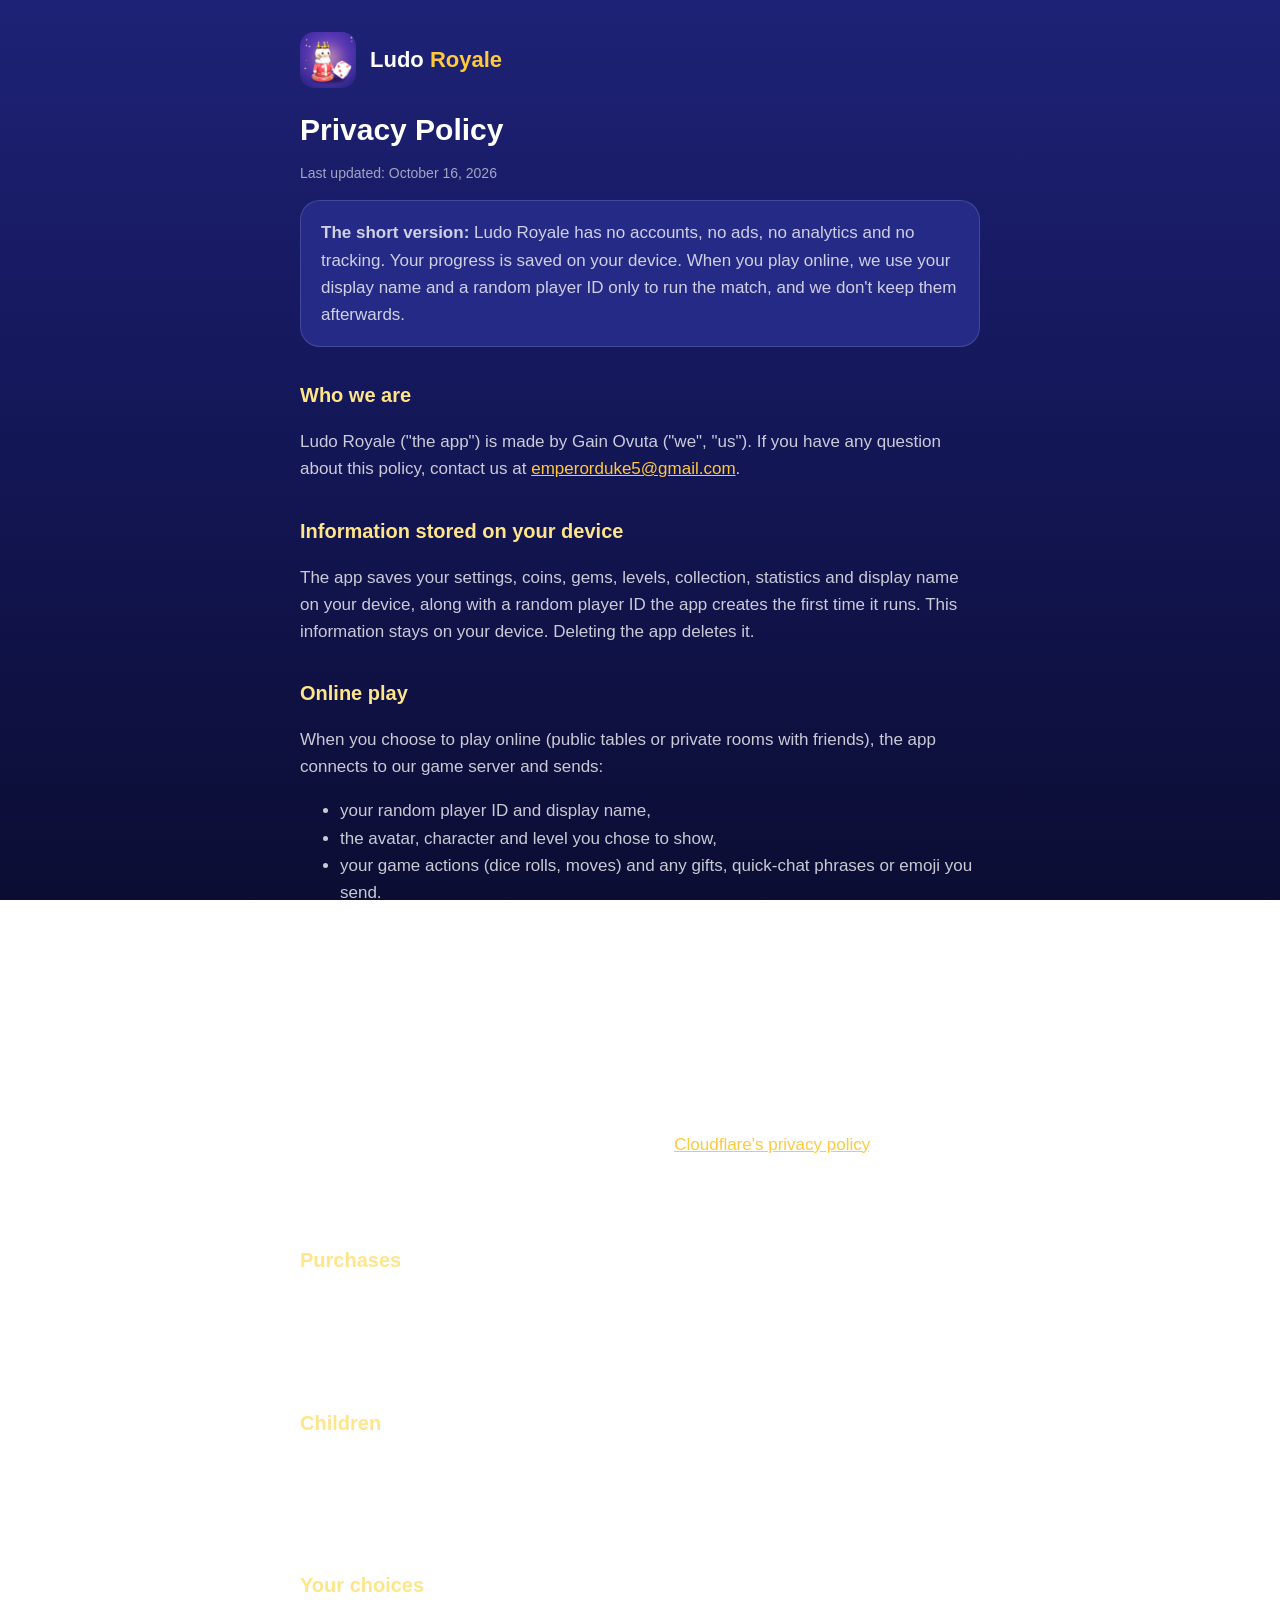
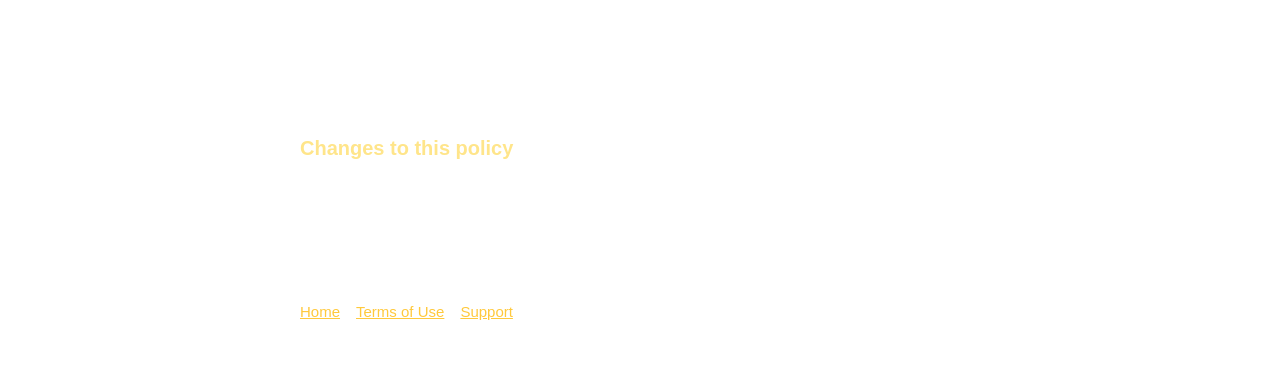
==== privacy.html @ f0c90f28 "Ludo Royale website: privacy policy, terms of use, support" ====
<!doctype html>
<html lang="en">
  <head>
    <meta charset="utf-8" />
    <meta name="viewport" content="width=device-width, initial-scale=1" />
    <title>Privacy Policy · Ludo Royale</title>
    <link rel="stylesheet" href="style.css" />
    <link rel="icon" href="icon.png" />
  </head>
  <body>
    <main>
      <header>
        <img src="icon.png" alt="" />
        <a href="index.html">Ludo <span>Royale</span></a>
      </header>
      <h1>Privacy Policy</h1>
      <p class="updated">Last updated: October 16, 2026</p>

      <div class="card">
        <p>
          <strong>The short version:</strong> Ludo Royale has no accounts, no ads, no analytics and no tracking. Your progress is saved on your device. When you play
          online, we use your display name and a random player ID only to run the match, and we don't keep them afterwards.
        </p>
      </div>

      <h2>Who we are</h2>
      <p>Ludo Royale ("the app") is made by Gain Ovuta ("we", "us"). If you have any question about this policy, contact us at <a href="mailto:emperorduke5@gmail.com">emperorduke5@gmail.com</a>.</p>

      <h2>Information stored on your device</h2>
      <p>
        The app saves your settings, coins, gems, levels, collection, statistics and display name on your device, along with a random player ID the app creates
        the first time it runs. This information stays on your device. Deleting the app deletes it.
      </p>

      <h2>Online play</h2>
      <p>When you choose to play online (public tables or private rooms with friends), the app connects to our game server and sends:</p>
      <ul>
        <li>your random player ID and display name,</li>
        <li>the avatar, character and level you chose to show,</li>
        <li>your game actions (dice rolls, moves) and any gifts, quick-chat phrases or emoji you send.</li>
      </ul>
      <p>
        We use this only to run the match in real time and show it to the other players at your table. The server keeps it in memory while the match is running
        and discards it when the match ends. It is not stored in a database, sold, shared for advertising, or used to build a profile. After a match, the server may
        remember the room's 4-letter code (which contains no personal information) for up to 15 minutes so that late reconnections are told the match has ended.
      </p>
      <p>
        Our game server runs on Cloudflare, which processes network information such as IP addresses in order to deliver the connection. See
        <a href="https://www.cloudflare.com/privacypolicy/">Cloudflare's privacy policy</a>. Playing offline (against the computer, Pass &amp; Play, Cups, Daily
        Challenge) doesn't contact our server.
      </p>

      <h2>Purchases</h2>
      <p>
        In-app purchases are processed by Apple. We never see your payment details. The app keeps the transaction identifiers Apple provides on your device so a
        purchase can't be credited twice.
      </p>

      <h2>Children</h2>
      <p>
        The app is not directed at children under 13, and we do not knowingly collect personal information from children. There is no open text chat: players can
        only exchange preset phrases, emoji and gifts.
      </p>

      <h2>Your choices</h2>
      <ul>
        <li>You can change your display name at any time in your Profile.</li>
        <li>You can play entirely offline.</li>
        <li>Deleting the app removes everything it stored on your device.</li>
      </ul>

      <h2>Changes to this policy</h2>
      <p>If we change this policy, we will update this page and the date above. Significant changes will also be noted in the app's release notes.</p>

      <nav>
        <a href="index.html">Home</a>
        <a href="terms.html">Terms of Use</a>
        <a href="support.html">Support</a>
      </nav>
    </main>
  </body>
</html>
---- style.css ----
:root {
  --bg: #15185c;
  --bg-deep: #0b0d33;
  --surface: #252a86;
  --text: #ffffff;
  --text-dim: rgba(255, 255, 255, 0.78);
  --gold: #ffc93c;
  --gold-light: #ffe58a;
  --stroke: rgba(255, 255, 255, 0.14);
}
* {
  box-sizing: border-box;
}
html,
body {
  margin: 0;
  background: linear-gradient(180deg, #1e2276 0%, var(--bg) 40%, var(--bg-deep) 100%) fixed;
  color: var(--text);
  font: 17px/1.6 -apple-system, BlinkMacSystemFont, "Segoe UI", Roboto, Helvetica, Arial, sans-serif;
}
main {
  max-width: 720px;
  margin: 0 auto;
  padding: 32px 20px 64px;
}
header {
  display: flex;
  align-items: center;
  gap: 14px;
  margin-bottom: 24px;
}
header img {
  width: 56px;
  height: 56px;
  border-radius: 14px;
}
header a {
  color: var(--text);
  text-decoration: none;
  font-weight: 800;
  font-size: 22px;
}
header a span {
  color: var(--gold);
}
h1 {
  font-size: 30px;
  line-height: 1.2;
  margin: 8px 0 4px;
}
h2 {
  font-size: 20px;
  margin: 32px 0 8px;
  color: var(--gold-light);
}
p,
li {
  color: var(--text-dim);
}
a {
  color: var(--gold);
}
.updated {
  font-size: 14px;
  color: rgba(255, 255, 255, 0.6);
}
.card {
  background: var(--surface);
  border: 1px solid var(--stroke);
  border-radius: 20px;
  padding: 18px 20px;
  margin: 16px 0;
}
.card p {
  margin: 0;
}
nav {
  display: flex;
  gap: 16px;
  flex-wrap: wrap;
  margin-top: 48px;
  padding-top: 16px;
  border-top: 1px solid var(--stroke);
  font-size: 15px;
}
.hero {
  text-align: center;
  padding: 24px 0 8px;
}
.hero img {
  width: 128px;
  height: 128px;
  border-radius: 28px;
  box-shadow: 0 12px 32px rgba(5, 6, 42, 0.6);
}
.badge {
  display: inline-block;
  margin-top: 16px;
  padding: 12px 22px;
  border-radius: 999px;
  background: var(--gold);
  color: #1c1300;
  font-weight: 800;
  text-decoration: none;
}
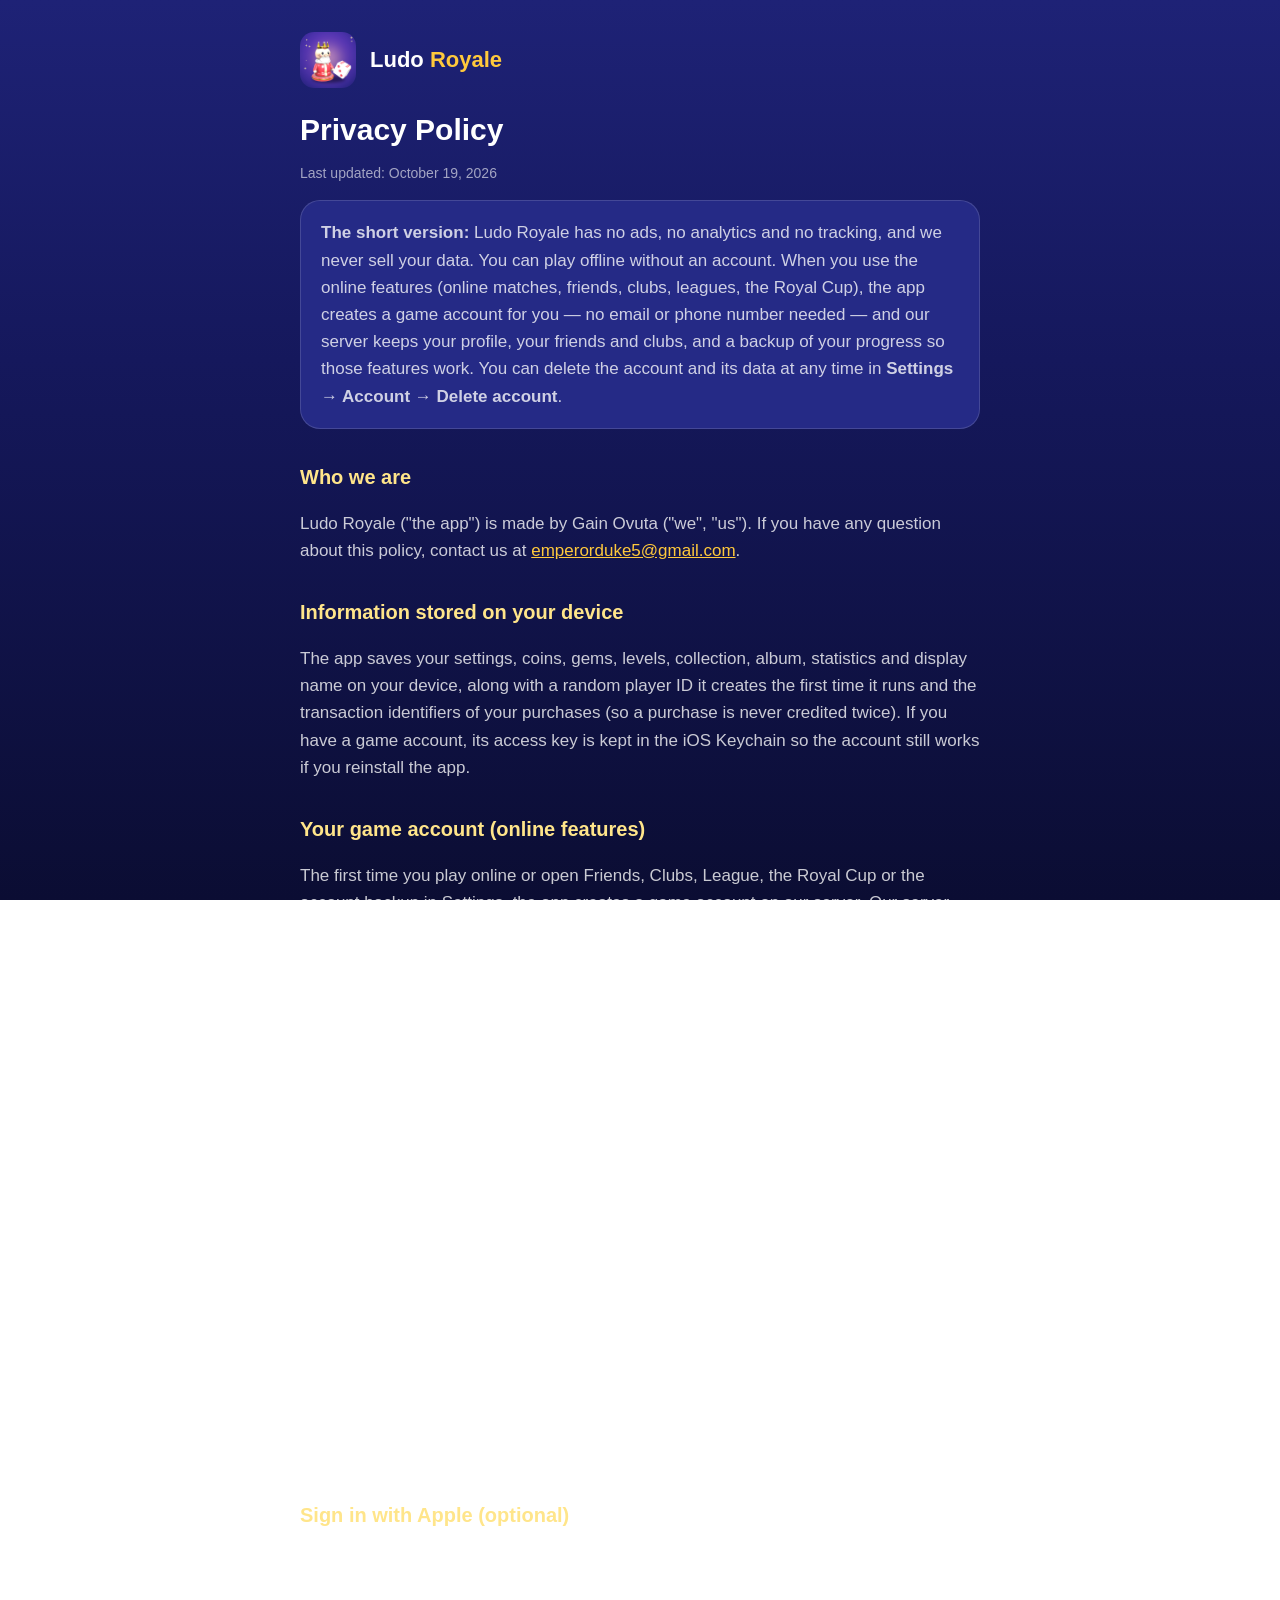
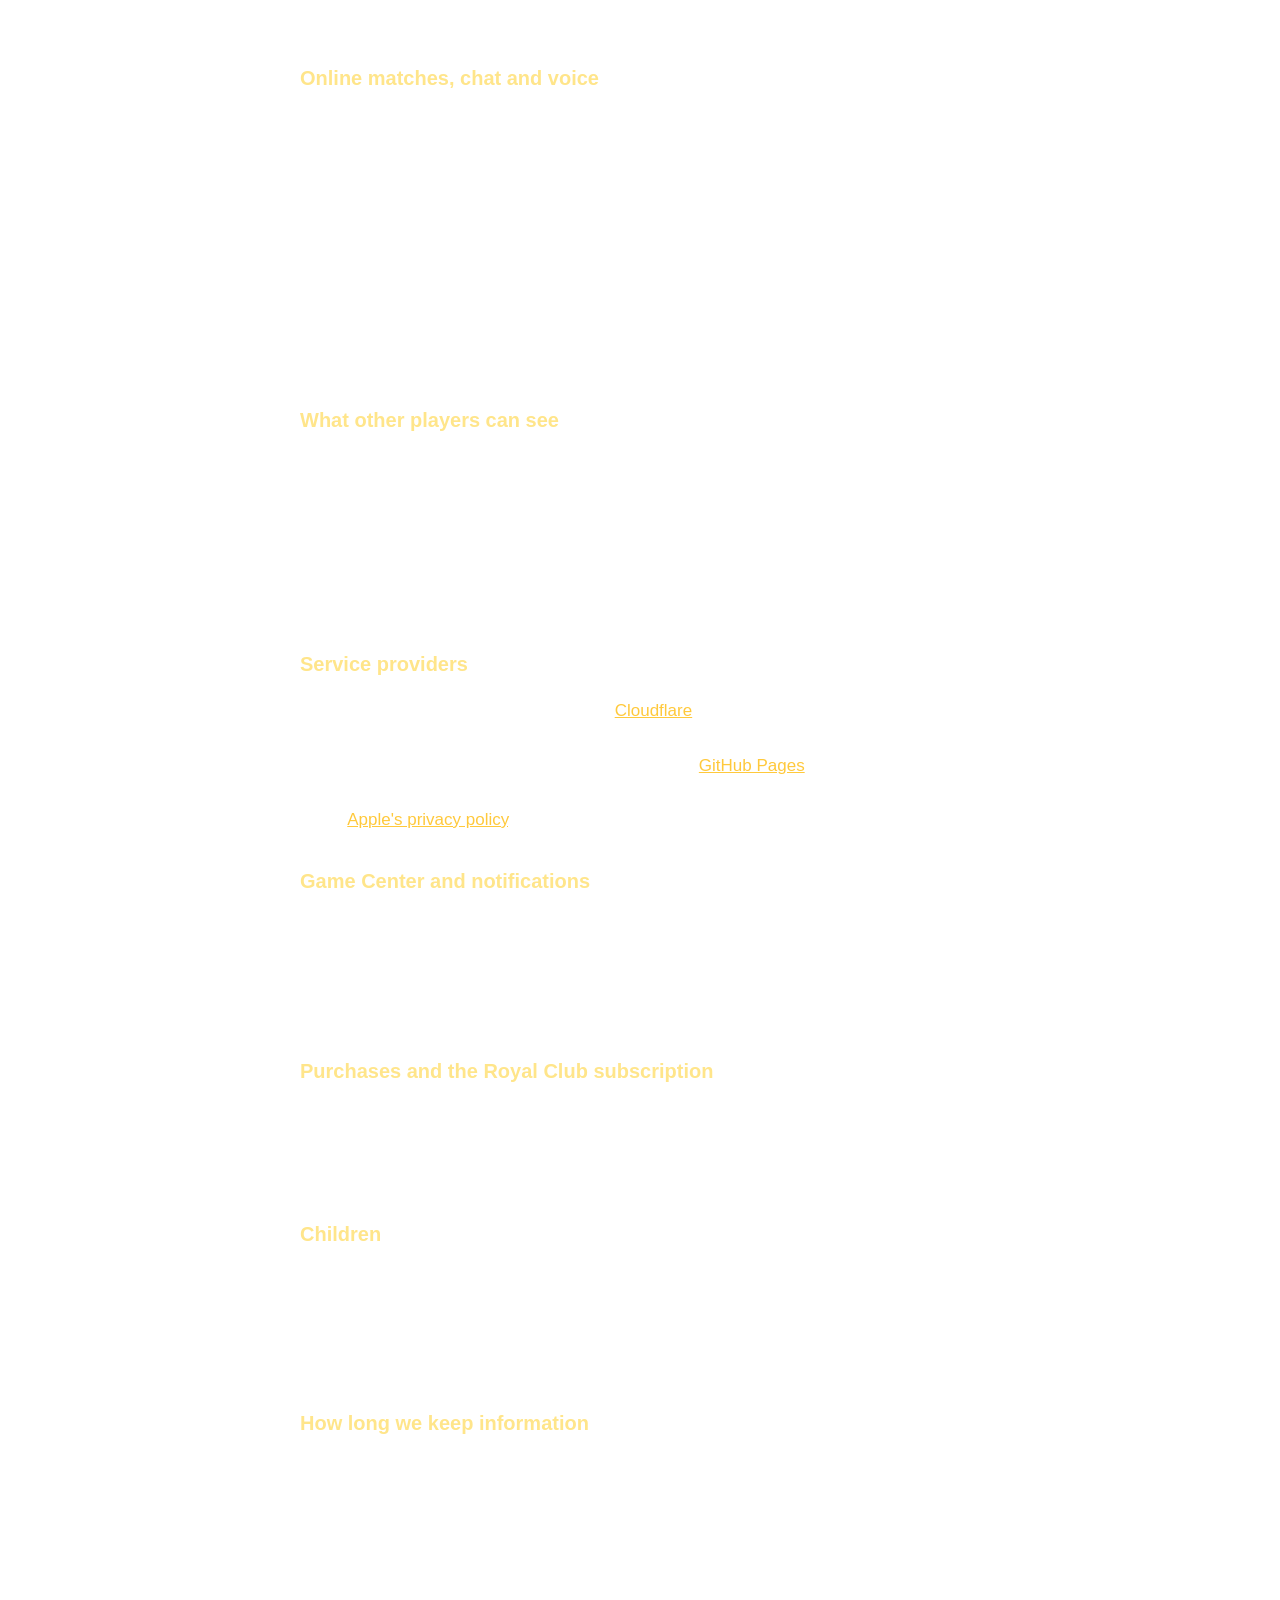
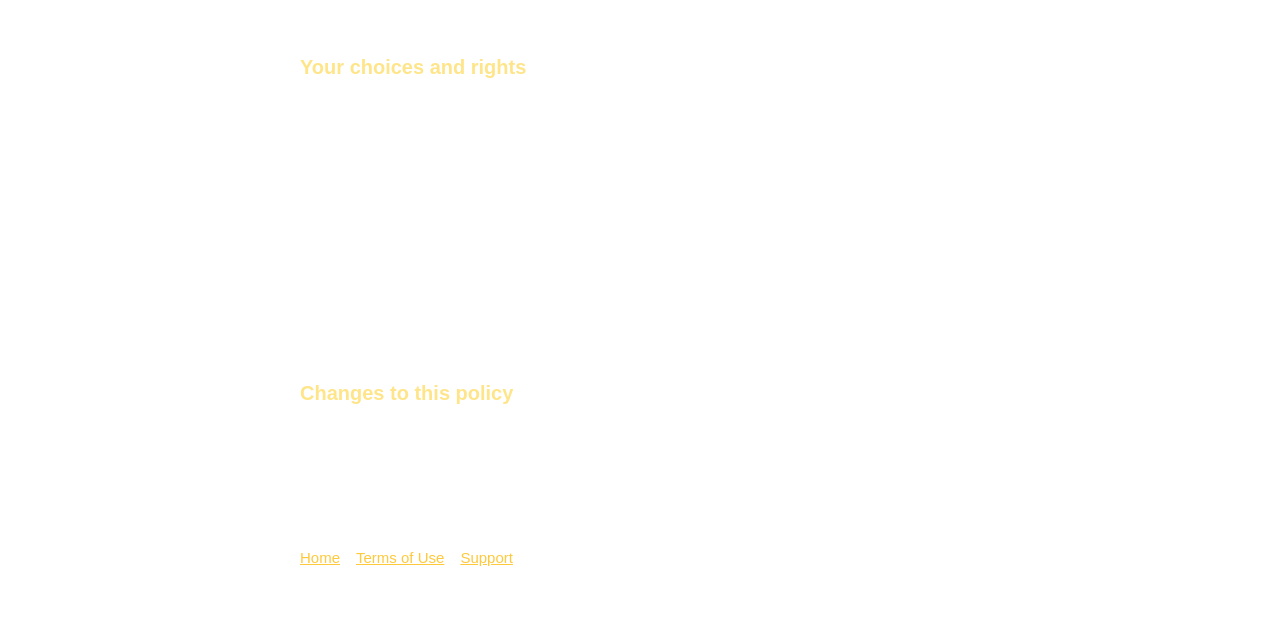
==== commit d07bfff3: "Privacy policy, terms and support for Ludo Royale 1.2: game accounts and cloud backup, friends, club" ====
--- a/privacy.html
+++ b/privacy.html
@@ -14,12 +14,14 @@
         <a href="index.html">Ludo <span>Royale</span></a>
       </header>
       <h1>Privacy Policy</h1>
-      <p class="updated">Last updated: October 16, 2026</p>
+      <p class="updated">Last updated: October 19, 2026</p>
 
       <div class="card">
         <p>
-          <strong>The short version:</strong> Ludo Royale has no accounts, no ads, no analytics and no tracking. Your progress is saved on your device. When you play
-          online, we use your display name and a random player ID only to run the match, and we don't keep them afterwards.
+          <strong>The short version:</strong> Ludo Royale has no ads, no analytics and no tracking, and we never sell your data. You can play offline without
+          an account. When you use the online features (online matches, friends, clubs, leagues, the Royal Cup), the app creates a game account for you — no
+          email or phone number needed — and our server keeps your profile, your friends and clubs, and a backup of your progress so those features work.
+          You can delete the account and its data at any time in <strong>Settings → Account → Delete account</strong>.
         </p>
       </div>
 
@@ -28,45 +30,98 @@
 
       <h2>Information stored on your device</h2>
       <p>
-        The app saves your settings, coins, gems, levels, collection, statistics and display name on your device, along with a random player ID the app creates
-        the first time it runs. This information stays on your device. Deleting the app deletes it.
+        The app saves your settings, coins, gems, levels, collection, album, statistics and display name on your device, along with a random player ID it
+        creates the first time it runs and the transaction identifiers of your purchases (so a purchase is never credited twice). If you have a game account,
+        its access key is kept in the iOS Keychain so the account still works if you reinstall the app.
       </p>
 
-      <h2>Online play</h2>
-      <p>When you choose to play online (public tables or private rooms with friends), the app connects to our game server and sends:</p>
+      <h2>Your game account (online features)</h2>
+      <p>
+        The first time you play online or open Friends, Clubs, League, the Royal Cup or the account backup in Settings, the app creates a game account on our
+        server. Our server then stores:
+      </p>
       <ul>
-        <li>your random player ID and display name,</li>
-        <li>the avatar, character and level you chose to show,</li>
-        <li>your game actions (dice rolls, moves) and any gifts, quick-chat phrases or emoji you send.</li>
+        <li>your account ID, your friend code, and the display name, avatar, frame and level you show to other players;</li>
+        <li>a backup of your game progress, settings and statistics, so you can restore it on a new phone;</li>
+        <li>your friends, friend requests, the players you have blocked, the last 30 players you met online, rewards and invitations waiting in your inbox, and a record of daily gifts sent;</li>
+        <li>your league points, tier and weekly results, and your tournament results;</li>
+        <li>the club you belong to, your role in it, and the messages you post in club chat (each club keeps its latest 500 messages);</li>
+        <li>who invited you to the game and how many friends you have invited, to pay invitation rewards;</li>
+        <li>reports you send about other players, including the text of a reported message, which we use only to review the report;</li>
+        <li>when you last used the online features, to show your friends whether you are online and to run the weekly leagues.</li>
       </ul>
+      <p>We use this information only to provide these features and keep them safe. We don't use it for advertising and we don't sell or rent it to anyone.</p>
+
+      <h2>Sign in with Apple (optional)</h2>
       <p>
-        We use this only to run the match in real time and show it to the other players at your table. The server keeps it in memory while the match is running
-        and discards it when the match ends. It is not stored in a database, sold, shared for advertising, or used to build a profile. After a match, the server may
-        remember the room's 4-letter code (which contains no personal information) for up to 15 minutes so that late reconnections are told the match has ended.
+        You can link your game account to Sign in with Apple to back it up and restore it on another device. We don't ask for your name or email address; we
+        receive and store only the anonymous identifier Apple gives our app for your Apple Account.
+      </p>
+
+      <h2>Online matches, chat and voice</h2>
+      <p>
+        During an online match the app sends your game actions (dice rolls and moves) and any gifts, quick-chat phrases or emoji you send, so the other players at
+        your table can see them. In club chat, the messages you post are shown to the members of your club; names and messages pass through automatic filters
+        that hide profanity, links and contact details.
       </p>
       <p>
-        Our game server runs on Cloudflare, which processes network information such as IP addresses in order to deliver the connection. See
-        <a href="https://www.cloudflare.com/privacypolicy/">Cloudflare's privacy policy</a>. Playing offline (against the computer, Pass &amp; Play, Cups, Daily
-        Challenge) doesn't contact our server.
+        In private rooms with friends you can send short voice clips. A clip is recorded only while you hold the talk button, is sent through our server to the
+        other players in that room, and is played on their devices. Our server does not store voice clips. The app asks for microphone access the first time
+        you use this; you can turn access off at any time in the iOS Settings app.
       </p>
 
-      <h2>Purchases</h2>
+      <h2>What other players can see</h2>
+      <ul>
+        <li>Your display name, avatar, frame and level, at your table, in your club, in league standings and in your friends' lists.</li>
+        <li>Your friend code, if you share it or an invitation link.</li>
+        <li>Whether you are online, to your friends.</li>
+        <li>Your club chat messages, to your club's members, and your voice clips, to the players in your private room.</li>
+      </ul>
+
+      <h2>Service providers</h2>
       <p>
-        In-app purchases are processed by Apple. We never see your payment details. The app keeps the transaction identifiers Apple provides on your device so a
-        purchase can't be credited twice.
+        Our game server and its database run on <a href="https://www.cloudflare.com/privacypolicy/">Cloudflare</a>, which processes network information such as
+        IP addresses to deliver the connection. This website and the small event calendar file the app downloads are hosted on
+        <a href="https://docs.github.com/site-policy/privacy-policies/github-general-privacy-statement">GitHub Pages</a>, which also sees IP addresses. Apple
+        provides purchases, subscriptions, Game Center and Sign in with Apple under <a href="https://www.apple.com/legal/privacy/">Apple's privacy policy</a>. The
+        app contains no advertising or analytics software.
+      </p>
+
+      <h2>Game Center and notifications</h2>
+      <p>
+        If you use Game Center, the app reports your scores and achievements to Apple's Game Center; our server doesn't receive your Game Center identity.
+        Reminders are local notifications scheduled on your device only, and only if you turn them on — the app doesn't use a push notification service.
+      </p>
+
+      <h2>Purchases and the Royal Club subscription</h2>
+      <p>
+        In-app purchases and the Royal Club subscription are processed by Apple. We never see your payment details. Whether your subscription is active is read
+        from Apple on your device.
       </p>
 
       <h2>Children</h2>
       <p>
-        The app is not directed at children under 13, and we do not knowingly collect personal information from children. There is no open text chat: players can
-        only exchange preset phrases, emoji and gifts.
+        The app is not directed at children under 13, and we do not knowingly collect personal information from children. Club chat and display names are
+        filtered automatically, and every player can report or block others. If you believe a child has created an account, contact us and we will delete it.
       </p>
 
-      <h2>Your choices</h2>
+      <h2>How long we keep information</h2>
+      <p>
+        Account information is kept for as long as your account exists. When you delete your account in the app, we delete it from our database straight away,
+        together with your progress backup, friends, blocks, inbox, league records, club membership, your club messages and the reports you sent. Reports that
+        other players sent about your account may be kept to protect the community. Information stored only on your device is removed when you delete the app.
+      </p>
+
+      <h2>Your choices and rights</h2>
       <ul>
+        <li>You can play entirely offline without creating an account.</li>
         <li>You can change your display name at any time in your Profile.</li>
-        <li>You can play entirely offline.</li>
-        <li>Deleting the app removes everything it stored on your device.</li>
+        <li>You can delete your account and its data at any time in Settings → Account → Delete account, or by emailing us.</li>
+        <li>
+          Depending on where you live, you may have the right to access, correct or delete your information, or to object to how we use it. Email us and we will
+          respond within 30 days. We use your information because it is needed to provide the features you choose and, for reports and filters, because of our
+          legitimate interest in keeping the game safe.
+        </li>
       </ul>
 
       <h2>Changes to this policy</h2>
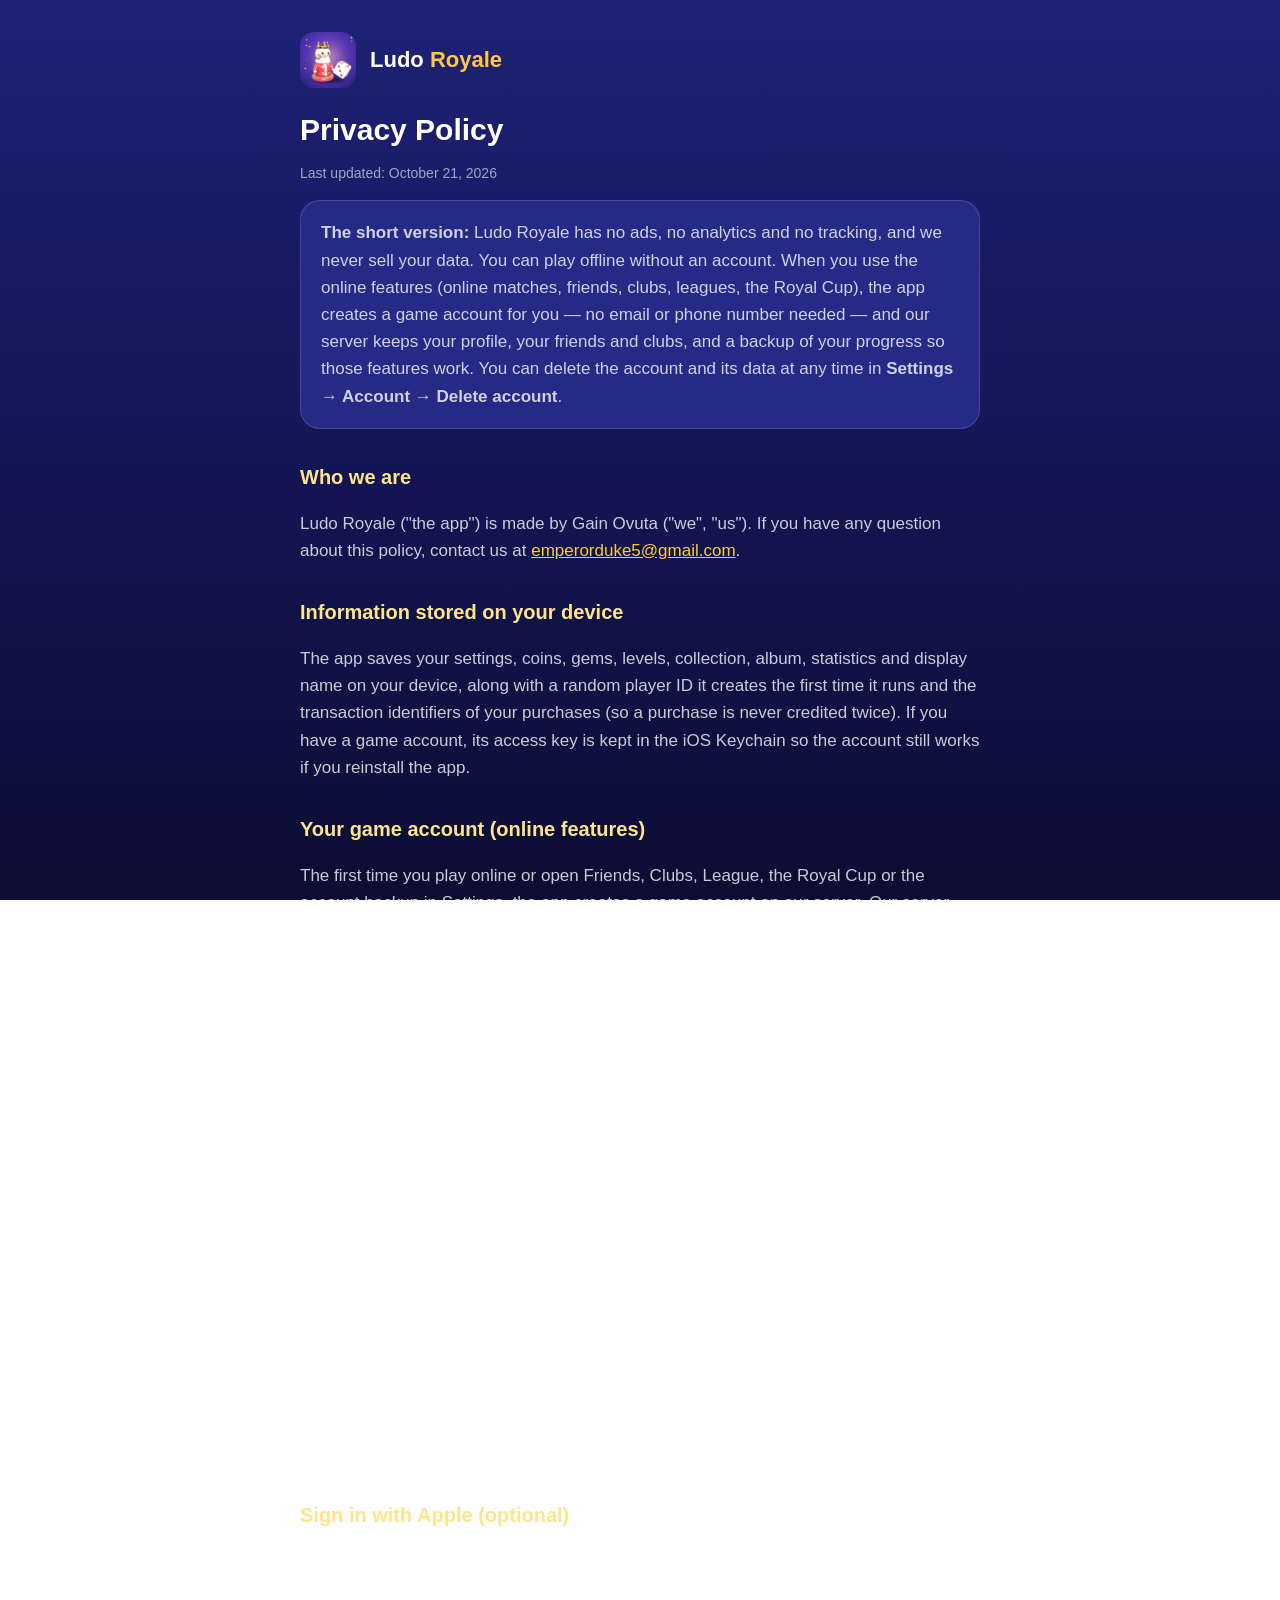
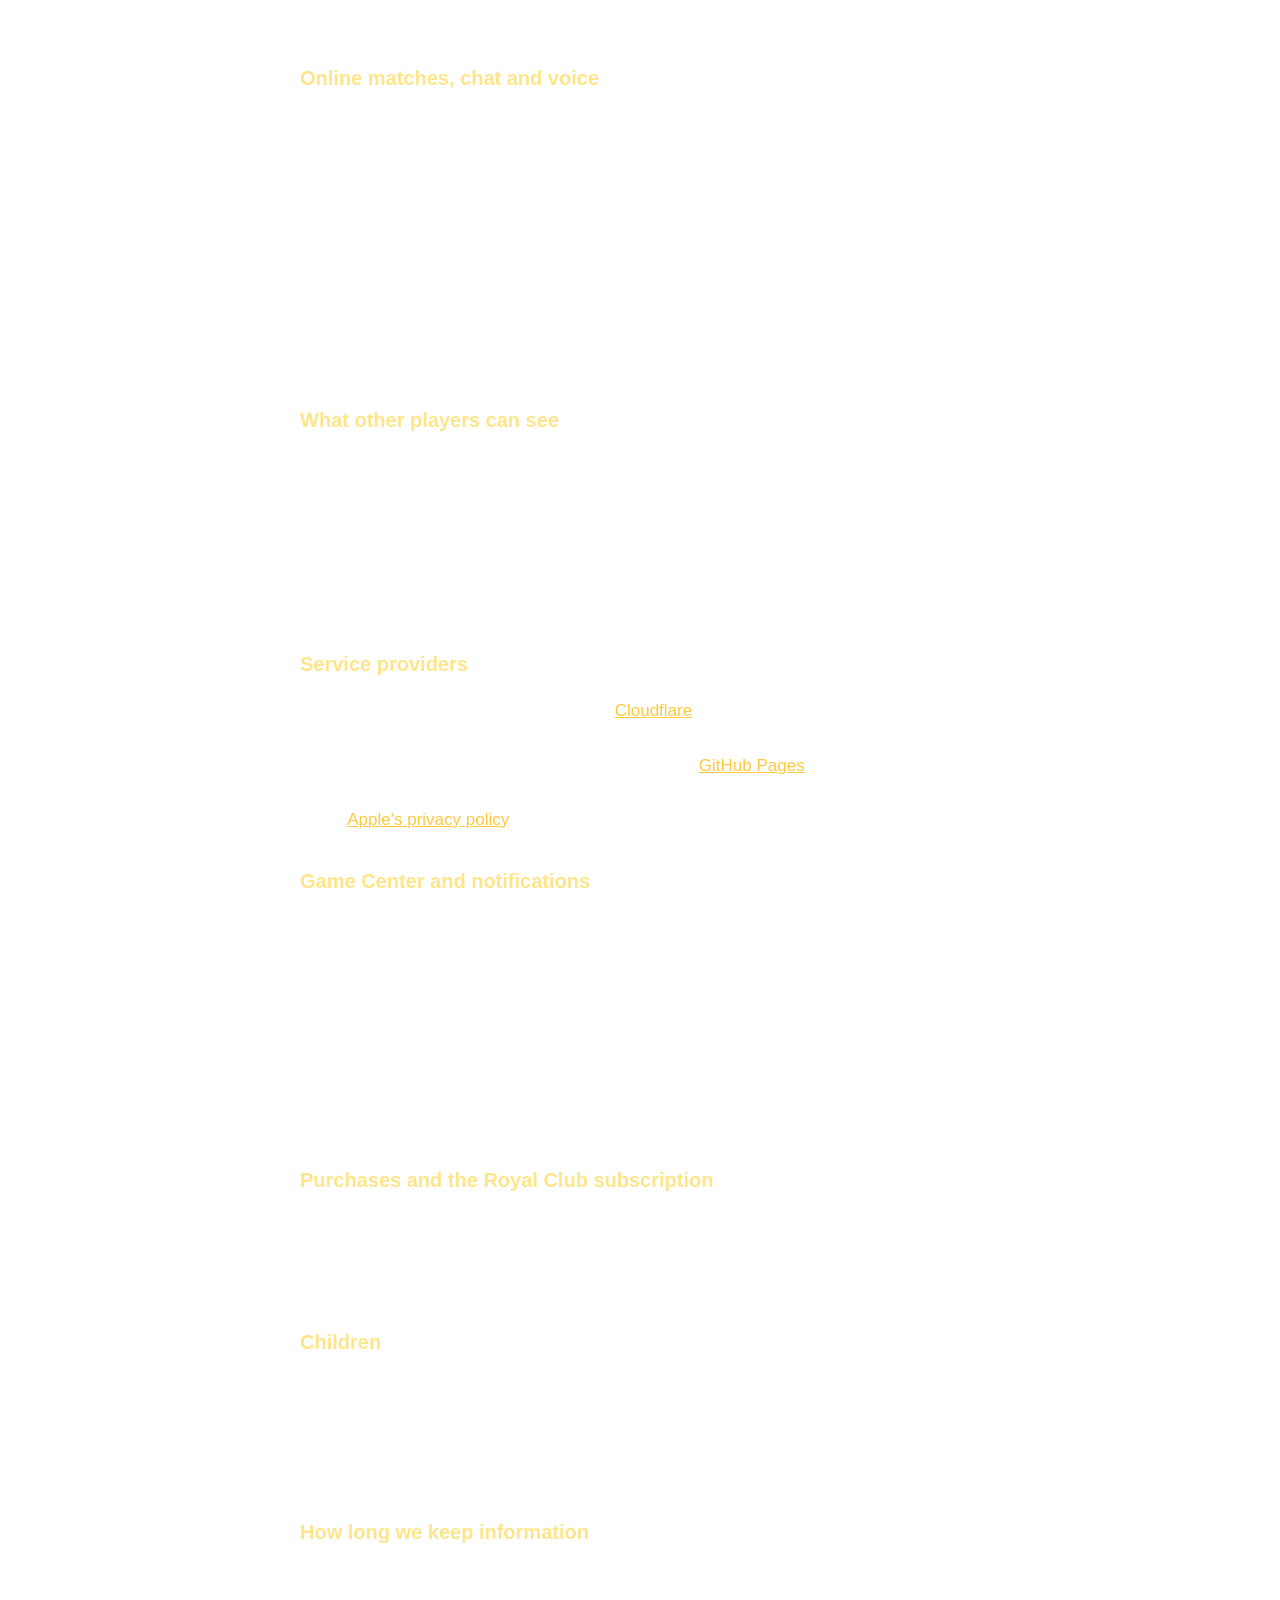
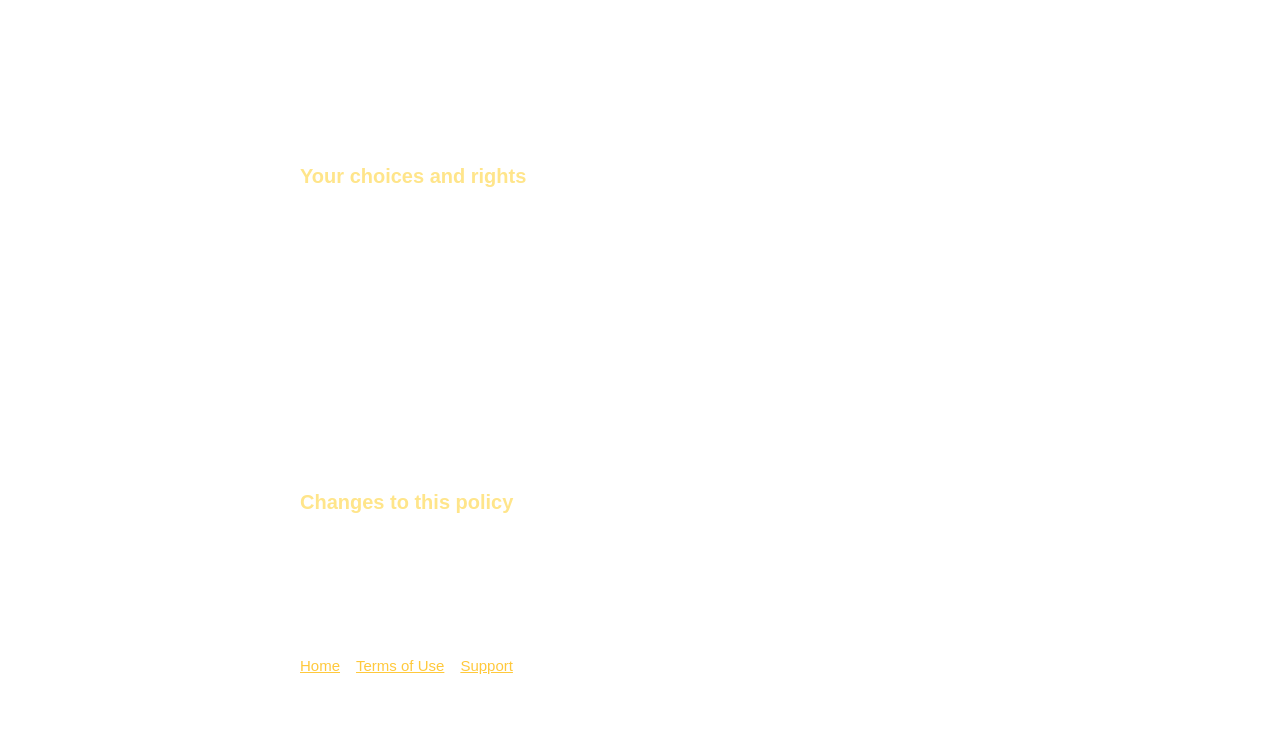
==== commit 568c8444: "Ludo Royale 1.3: Terms say online matches and tournaments may include computer-controlled players; p" ====
--- a/privacy.html
+++ b/privacy.html
@@ -14,7 +14,7 @@
         <a href="index.html">Ludo <span>Royale</span></a>
       </header>
       <h1>Privacy Policy</h1>
-      <p class="updated">Last updated: October 19, 2026</p>
+      <p class="updated">Last updated: October 21, 2026</p>
 
       <div class="card">
         <p>
@@ -90,7 +90,10 @@
       <h2>Game Center and notifications</h2>
       <p>
         If you use Game Center, the app reports your scores and achievements to Apple's Game Center; our server doesn't receive your Game Center identity.
-        Reminders are local notifications scheduled on your device only, and only if you turn them on — the app doesn't use a push notification service.
+        Reminders are local notifications scheduled on your device only, and only if you turn them on.
+        If you allow notifications and keep "Friend notifications" on in Settings, we store a push token for your device (with your app language) so we can tell
+        you about friend requests, invitations and gifts while the game is closed. Notifications are delivered through Expo's push service and Apple Push
+        Notification service; they contain only the friend's display name and the kind of event. Turning the setting off, or deleting your account, deletes the token.
       </p>
 
       <h2>Purchases and the Royal Club subscription</h2>
@@ -108,7 +111,7 @@
       <h2>How long we keep information</h2>
       <p>
         Account information is kept for as long as your account exists. When you delete your account in the app, we delete it from our database straight away,
-        together with your progress backup, friends, blocks, inbox, league records, club membership, your club messages and the reports you sent. Reports that
+        together with your progress backup, friends, blocks, inbox, league records, club membership, your club messages, push tokens and the reports you sent. Reports that
         other players sent about your account may be kept to protect the community. Information stored only on your device is removed when you delete the app.
       </p>
 
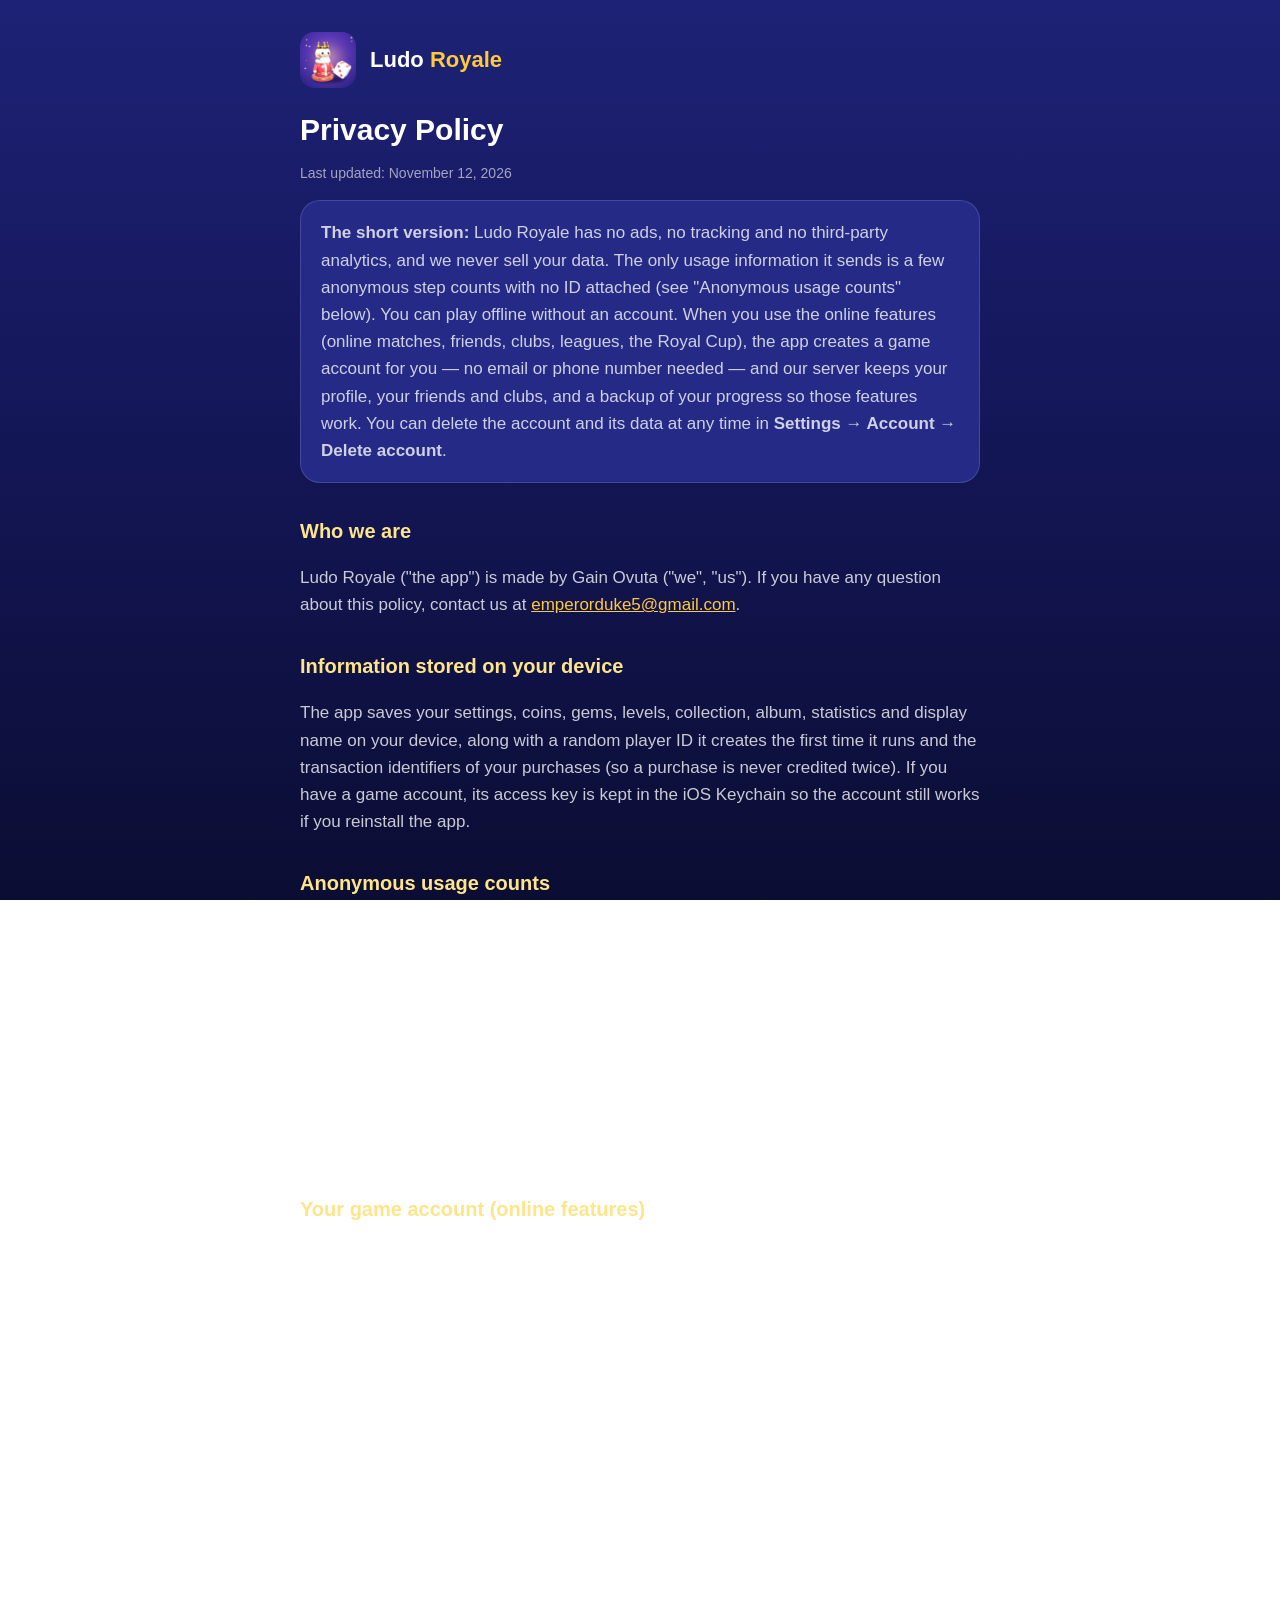
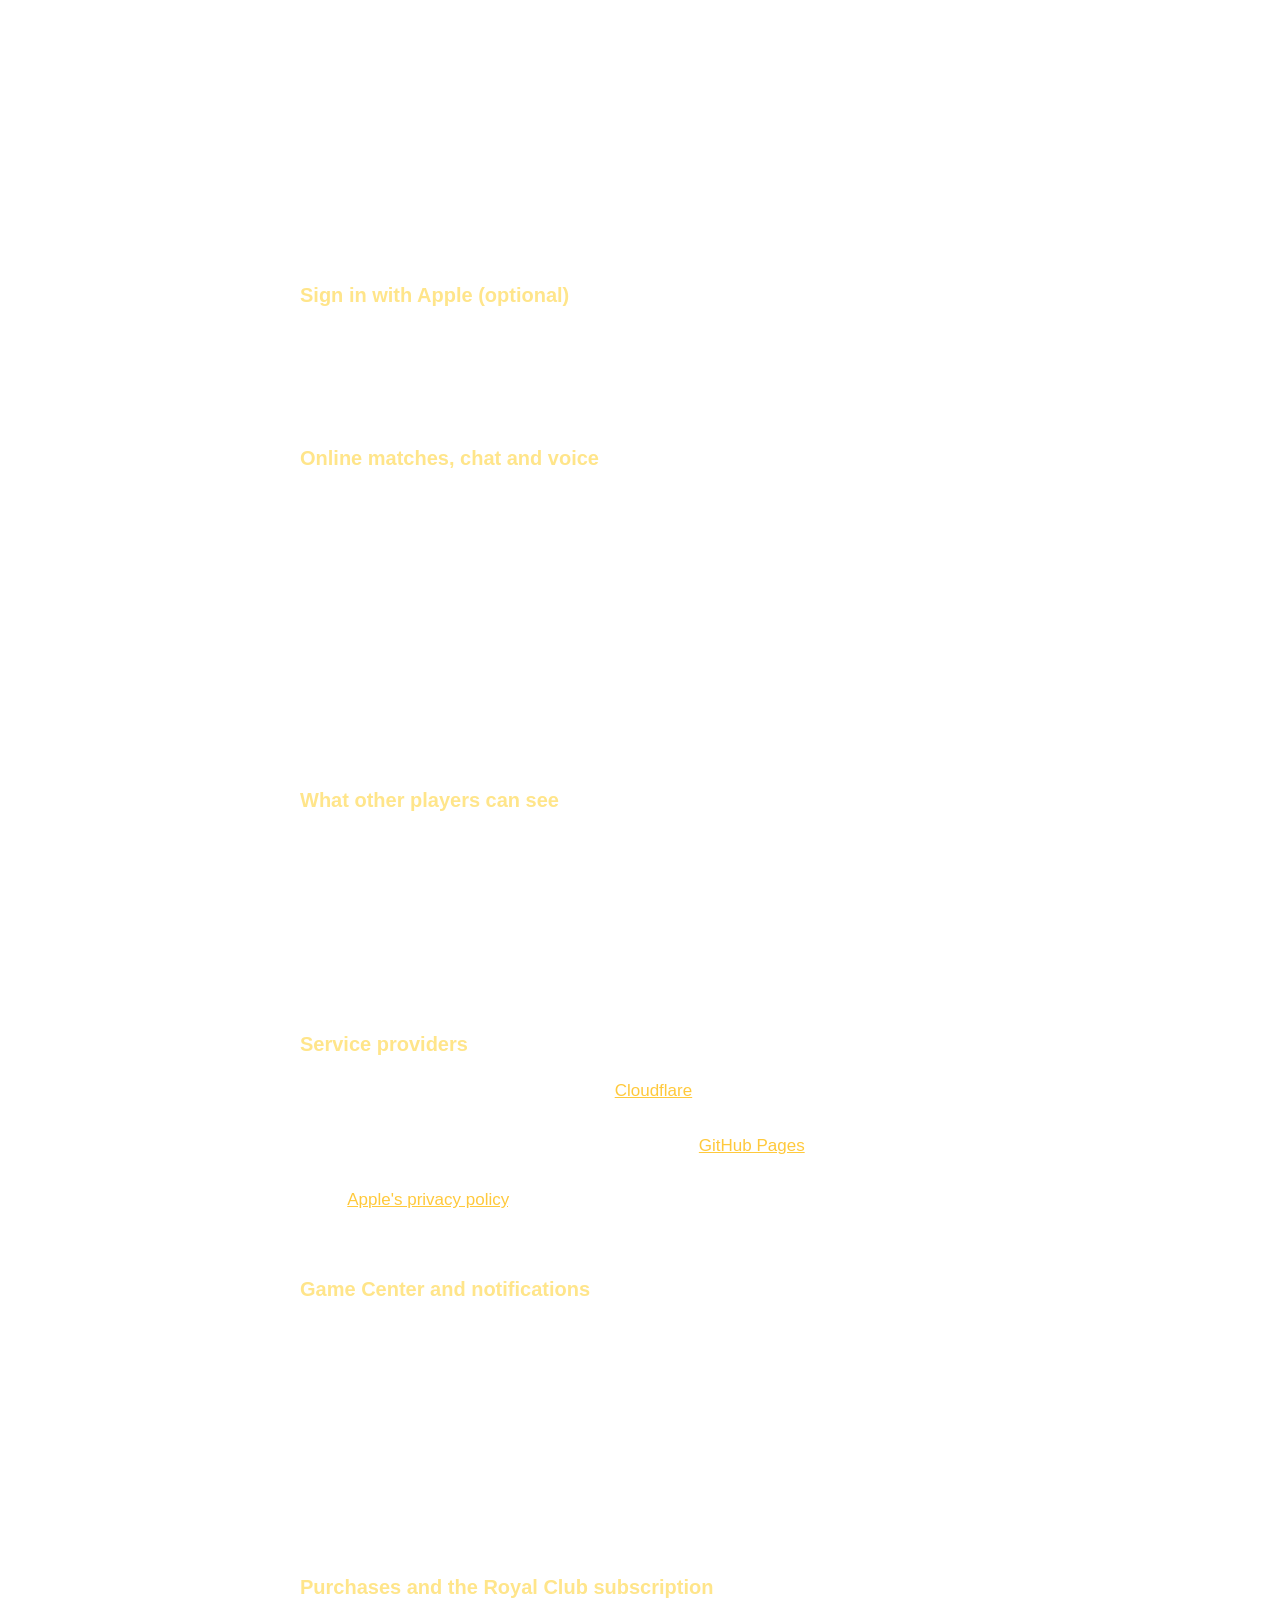
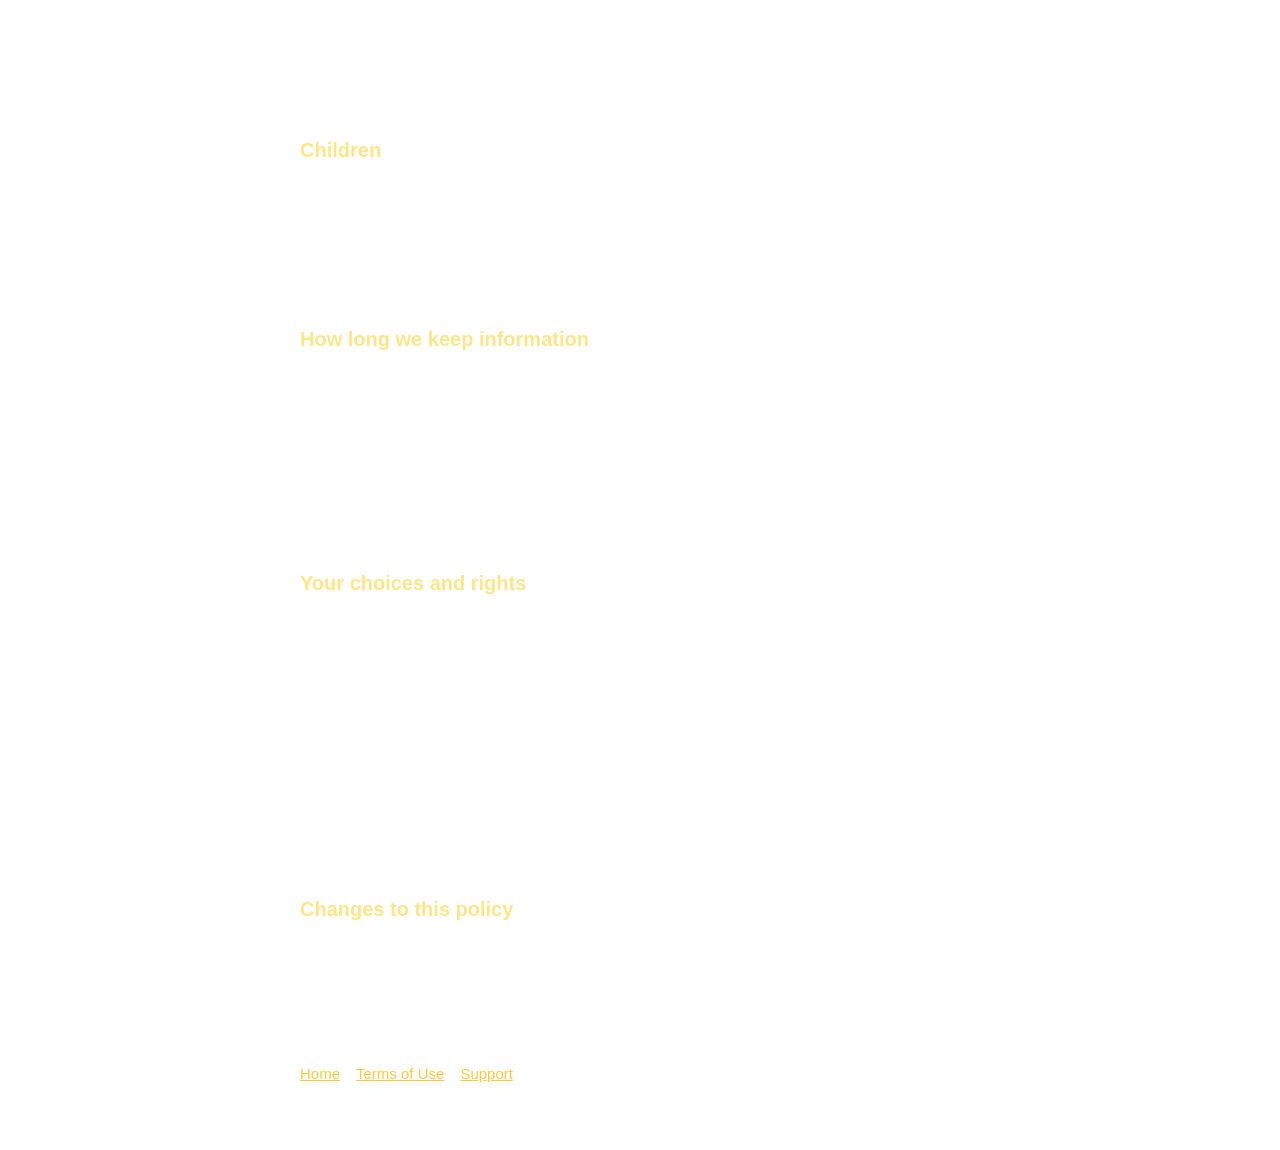
==== commit 22fa37f0: "Privacy policy for Ludo Royale 1.5: anonymous usage counts (a few first-session step names, daily to" ====
--- a/privacy.html
+++ b/privacy.html
@@ -14,11 +14,12 @@
         <a href="index.html">Ludo <span>Royale</span></a>
       </header>
       <h1>Privacy Policy</h1>
-      <p class="updated">Last updated: October 21, 2026</p>
+      <p class="updated">Last updated: November 12, 2026</p>
 
       <div class="card">
         <p>
-          <strong>The short version:</strong> Ludo Royale has no ads, no analytics and no tracking, and we never sell your data. You can play offline without
+          <strong>The short version:</strong> Ludo Royale has no ads, no tracking and no third-party analytics, and we never sell your data. The only usage
+          information it sends is a few anonymous step counts with no ID attached (see "Anonymous usage counts" below). You can play offline without
           an account. When you use the online features (online matches, friends, clubs, leagues, the Royal Cup), the app creates a game account for you — no
           email or phone number needed — and our server keeps your profile, your friends and clubs, and a backup of your progress so those features work.
           You can delete the account and its data at any time in <strong>Settings → Account → Delete account</strong>.
@@ -33,6 +34,16 @@
         The app saves your settings, coins, gems, levels, collection, album, statistics and display name on your device, along with a random player ID it
         creates the first time it runs and the transaction identifiers of your purchases (so a purchase is never credited twice). If you have a game account,
         its access key is kept in the iOS Keychain so the account still works if you reinstall the app.
+      </p>
+
+      <h2>Anonymous usage counts</h2>
+      <p>
+        To see where new players get stuck, the app tells our server when a few steps happen for the first time on a device: for example the first launch,
+        the 3D board appearing (with how long it took, as a range such as "3–6 seconds"), the first roll, finishing the first match, and coming back the next
+        day or week. It also sends "active" once a day. Each message holds only the names of those steps: no account, player ID, device identifier, location or
+        anything you typed. The server adds each step to a total for that day and keeps nothing else, so a count can't be traced to a device or a player. Your
+        IP address, which Cloudflare sees to deliver the message, is held in memory for at most an hour to stop floods of requests and is never stored with the
+        counts.
       </p>
 
       <h2>Your game account (online features)</h2>
@@ -84,7 +95,7 @@
         IP addresses to deliver the connection. This website and the small event calendar file the app downloads are hosted on
         <a href="https://docs.github.com/site-policy/privacy-policies/github-general-privacy-statement">GitHub Pages</a>, which also sees IP addresses. Apple
         provides purchases, subscriptions, Game Center and Sign in with Apple under <a href="https://www.apple.com/legal/privacy/">Apple's privacy policy</a>. The
-        app contains no advertising or analytics software.
+        app contains no advertising or third-party analytics software.
       </p>
 
       <h2>Game Center and notifications</h2>
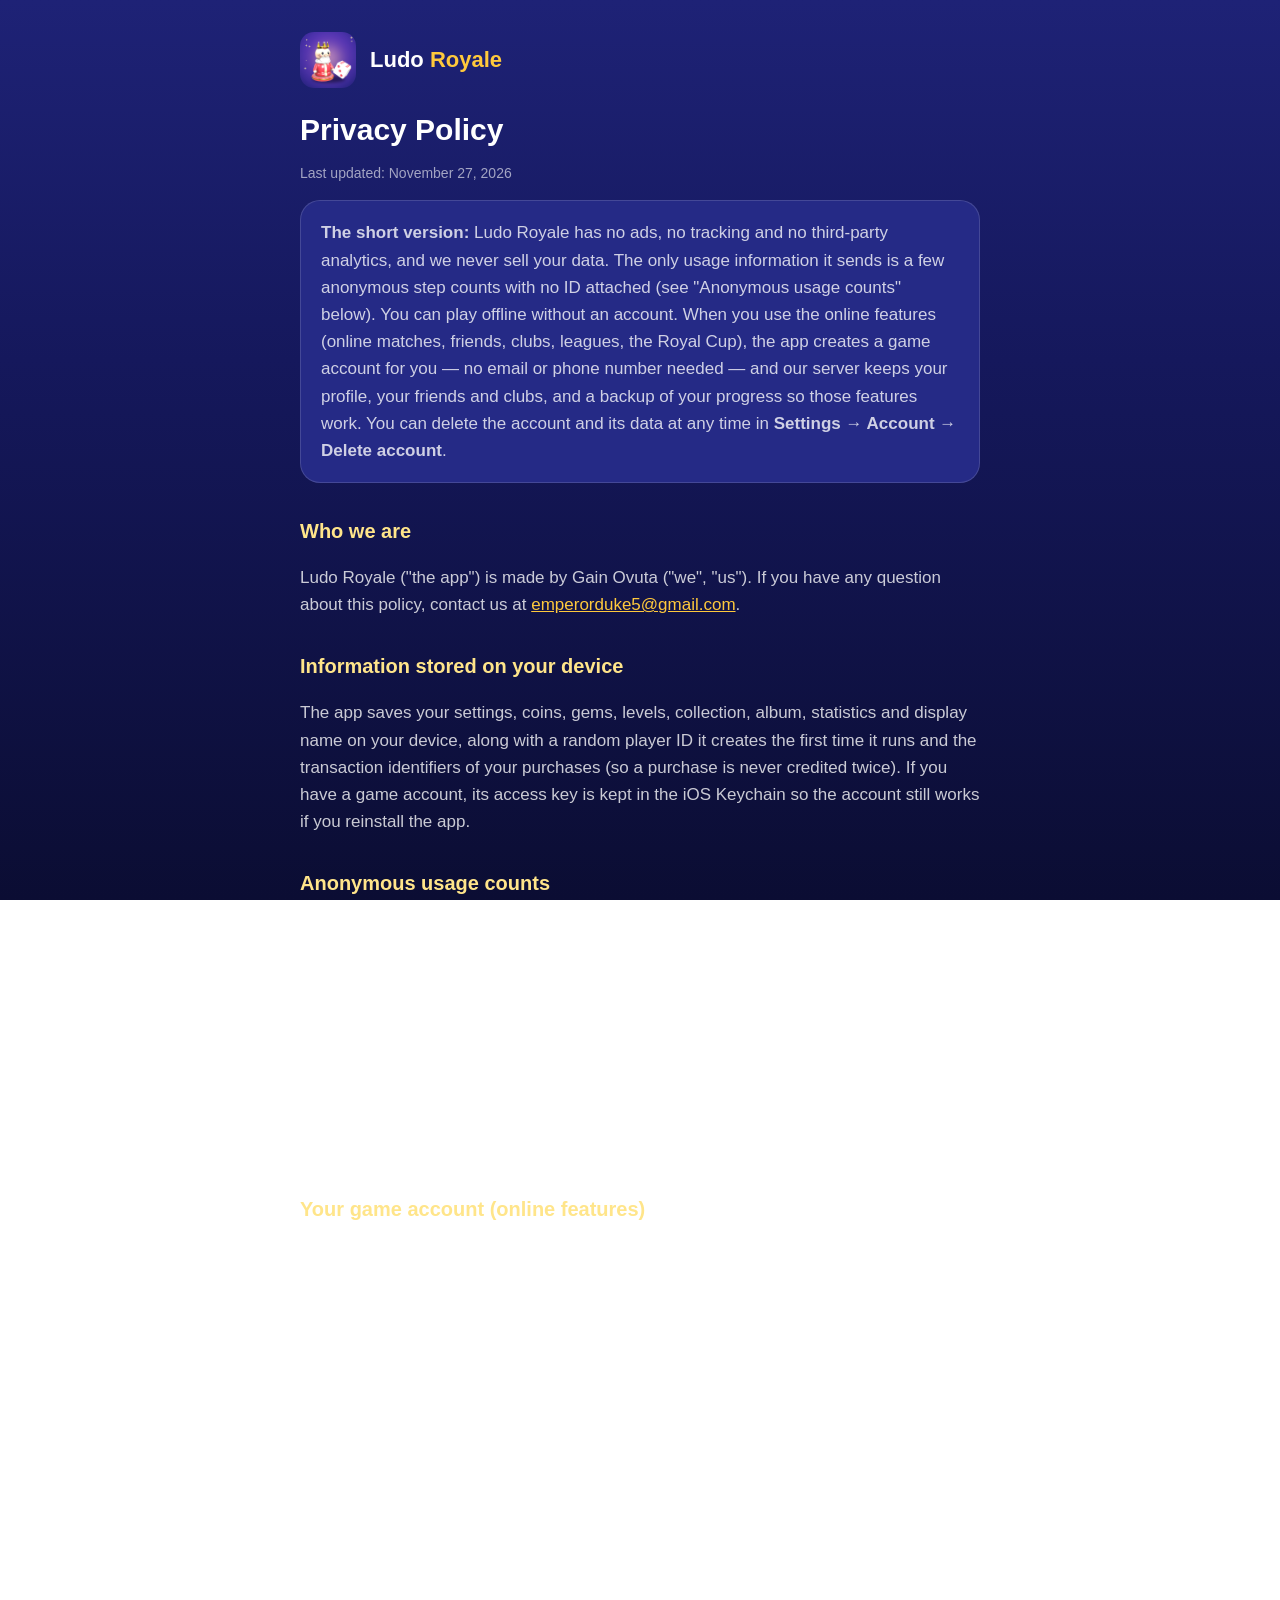
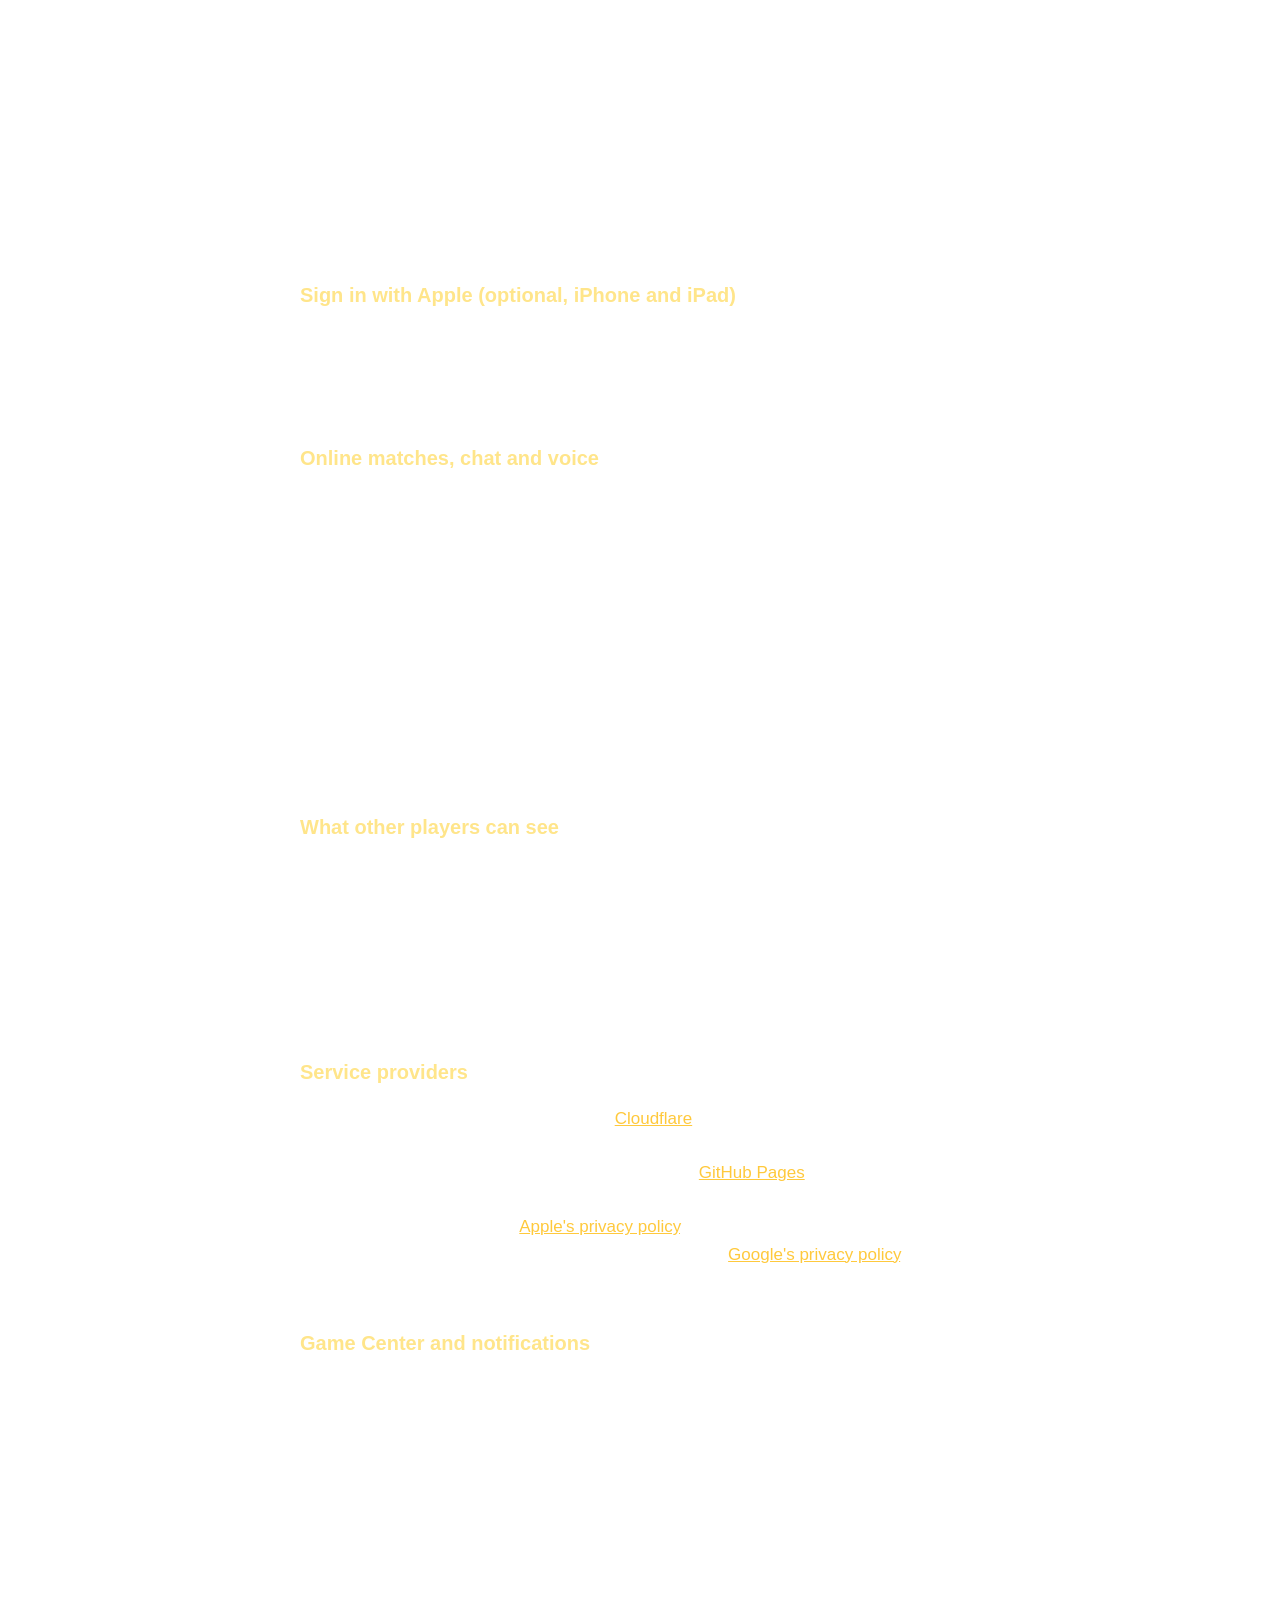
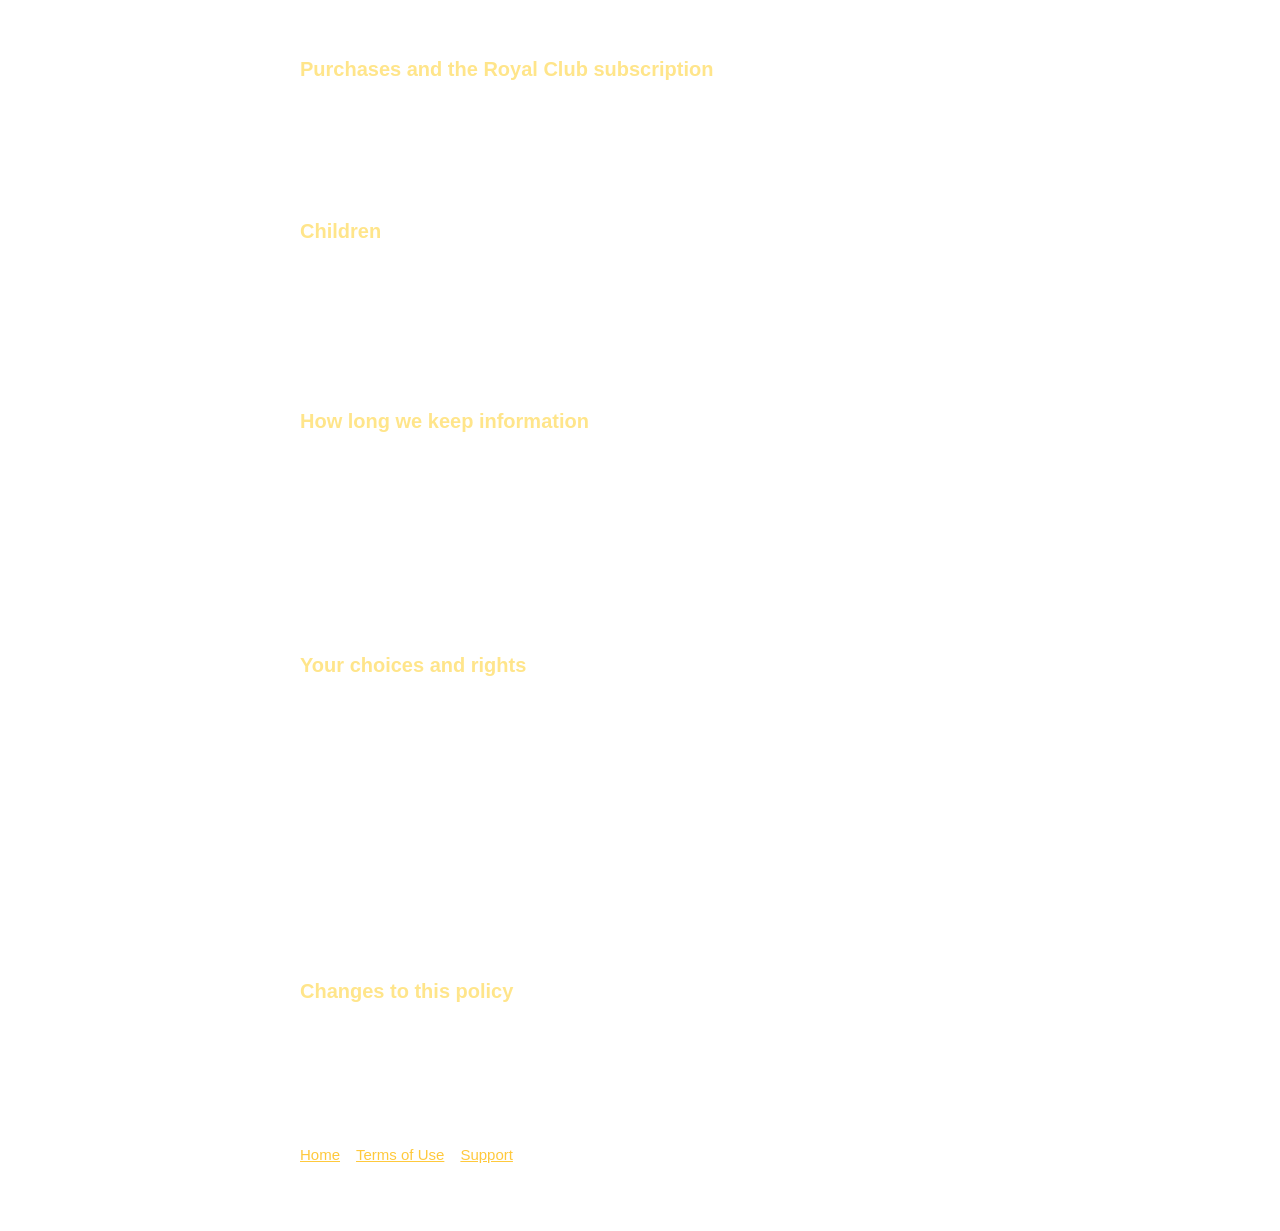
==== commit 493d556c: "Ludo Royale on Google Play: privacy, terms and support cover the Android app - Privacy: Google Play " ====
--- a/privacy.html
+++ b/privacy.html
@@ -14,7 +14,7 @@
         <a href="index.html">Ludo <span>Royale</span></a>
       </header>
       <h1>Privacy Policy</h1>
-      <p class="updated">Last updated: November 12, 2026</p>
+      <p class="updated">Last updated: November 27, 2026</p>
 
       <div class="card">
         <p>
@@ -63,7 +63,7 @@
       </ul>
       <p>We use this information only to provide these features and keep them safe. We don't use it for advertising and we don't sell or rent it to anyone.</p>
 
-      <h2>Sign in with Apple (optional)</h2>
+      <h2>Sign in with Apple (optional, iPhone and iPad)</h2>
       <p>
         You can link your game account to Sign in with Apple to back it up and restore it on another device. We don't ask for your name or email address; we
         receive and store only the anonymous identifier Apple gives our app for your Apple Account.
@@ -78,7 +78,8 @@
       <p>
         In private rooms with friends you can send short voice clips. A clip is recorded only while you hold the talk button, is sent through our server to the
         other players in that room, and is played on their devices. Our server does not store voice clips. The app asks for microphone access the first time
-        you use this; you can turn access off at any time in the iOS Settings app.
+        you use this; you can turn access off at any time in the iOS Settings app. The Android app doesn't record voice clips and has no microphone access; it
+        only plays the clips your friends send.
       </p>
 
       <h2>What other players can see</h2>
@@ -93,9 +94,10 @@
       <p>
         Our game server and its database run on <a href="https://www.cloudflare.com/privacypolicy/">Cloudflare</a>, which processes network information such as
         IP addresses to deliver the connection. This website and the small event calendar file the app downloads are hosted on
-        <a href="https://docs.github.com/site-policy/privacy-policies/github-general-privacy-statement">GitHub Pages</a>, which also sees IP addresses. Apple
-        provides purchases, subscriptions, Game Center and Sign in with Apple under <a href="https://www.apple.com/legal/privacy/">Apple's privacy policy</a>. The
-        app contains no advertising or third-party analytics software.
+        <a href="https://docs.github.com/site-policy/privacy-policies/github-general-privacy-statement">GitHub Pages</a>, which also sees IP addresses. On iPhone
+        and iPad, Apple provides purchases, subscriptions, Game Center and Sign in with Apple under <a href="https://www.apple.com/legal/privacy/">Apple's privacy
+        policy</a>. On Android, Google provides purchases and subscriptions through Google Play under <a href="https://policies.google.com/privacy">Google's privacy
+        policy</a>. The app contains no advertising or third-party analytics software.
       </p>
 
       <h2>Game Center and notifications</h2>
@@ -105,12 +107,13 @@
         If you allow notifications and keep "Friend notifications" on in Settings, we store a push token for your device (with your app language) so we can tell
         you about friend requests, invitations and gifts while the game is closed. Notifications are delivered through Expo's push service and Apple Push
         Notification service; they contain only the friend's display name and the kind of event. Turning the setting off, or deleting your account, deletes the token.
+        The Android app doesn't use push notifications yet; it shows only the reminders scheduled on your device.
       </p>
 
       <h2>Purchases and the Royal Club subscription</h2>
       <p>
-        In-app purchases and the Royal Club subscription are processed by Apple. We never see your payment details. Whether your subscription is active is read
-        from Apple on your device.
+        In-app purchases and the Royal Club subscription are processed by Apple (App Store) or Google (Google Play), depending on where you got the app. We never
+        see your payment details. Whether your subscription is active is read from the store on your device.
       </p>
 
       <h2>Children</h2>
